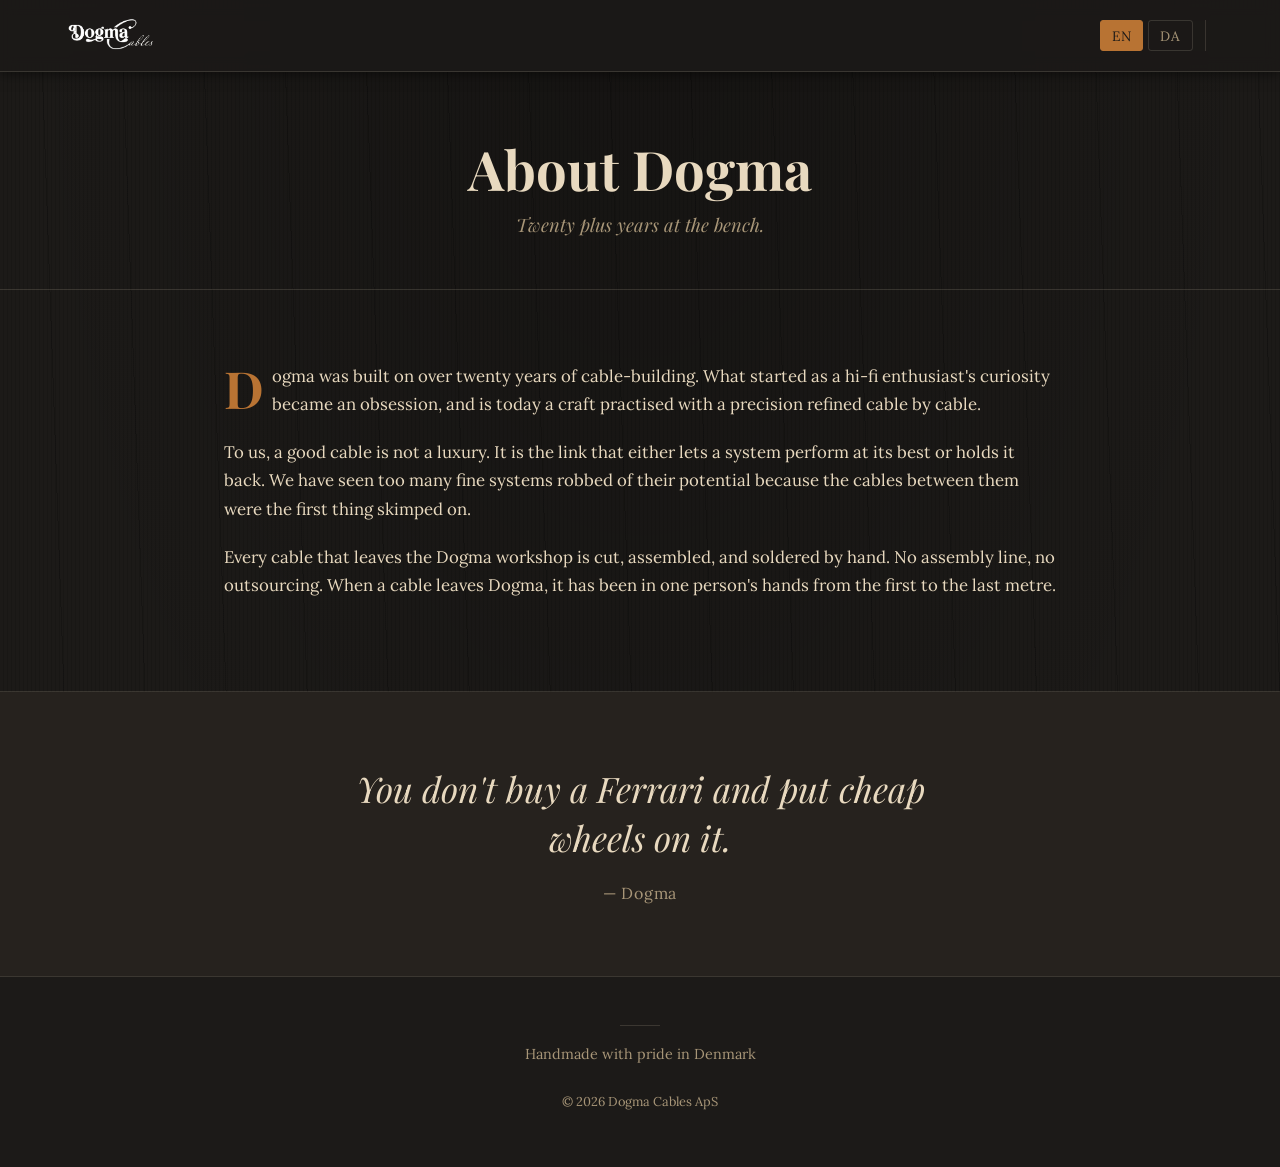
==== about.html @ 83f2721a "Full-bleed photo home page, transparent form, single logo, CLAUDE.md refresh - index.html: full-blee" ====
<!DOCTYPE html>
<html lang="en">
<head>
  <meta charset="UTF-8">
  <meta name="viewport" content="width=device-width, initial-scale=1.0">
  <link rel="icon" type="image/png" sizes="32x32" href="img/favicon-32.png">
  <link rel="apple-touch-icon" sizes="180x180" href="img/favicon-180.png">
  <meta name="description"
        data-en="About Dogma Cables. Twenty plus years of handmade audio cables."
        data-da="Om Dogma Cables. Mere end tyve års håndlavede lydkabler."
        content="About Dogma Cables. Twenty plus years of handmade audio cables.">
  <title data-en="About — Dogma Cables"
         data-da="Om — Dogma Cables">About — Dogma Cables</title>
  <link rel="preconnect" href="https://fonts.googleapis.com">
  <link rel="preconnect" href="https://fonts.gstatic.com" crossorigin>
  <link href="https://fonts.googleapis.com/css2?family=Playfair+Display:ital,wght@0,400;0,700;1,400;1,700&family=Lora:ital,wght@0,400;0,500;0,600;1,400&display=swap" rel="stylesheet">
  <link rel="stylesheet" href="css/base.css">
  <link rel="stylesheet" href="css/themes.css">
  <script src="js/lang.js" defer></script>
</head>
<body class="theme-dark">

  <header class="site-header">
    <div class="header-inner">
      <a href="index.html" class="header-logo" aria-label="Dogma Cables">
        <img src="img/dogma-logo.png" alt="Dogma Cables">
      </a>
      <div class="lang-switcher" aria-label="Language">
        <button data-lang="en" type="button">EN</button>
        <button data-lang="da" type="button">DA</button>
      </div>
    </div>
  </header>

  <main>
    <section class="page-header">
      <h1 data-en="About Dogma" data-da="Om Dogma">About Dogma</h1>
      <p class="subtitle"
         data-en="Twenty plus years at the bench."
         data-da="Mere end tyve år ved bænken.">Twenty plus years at the bench.</p>
    </section>

    <section class="about with-divider">
      <div class="container">
        <p data-en="Dogma was built on over twenty years of cable-building. What started as a hi-fi enthusiast's curiosity became an obsession, and is today a craft practised with a precision refined cable by cable."
           data-da="Dogma er bygget på over tyve års kabelbygning. Det startede som en hi-fi-entusiasts nysgerrighed, blev til en besættelse, og er i dag et håndværk udøvet med en præcision udviklet kabel for kabel.">Dogma was built on over twenty years of cable-building. What started as a hi-fi enthusiast's curiosity became an obsession, and is today a craft practised with a precision refined cable by cable.</p>
        <p data-en="To us, a good cable is not a luxury. It is the link that either lets a system perform at its best or holds it back. We have seen too many fine systems robbed of their potential because the cables between them were the first thing skimped on."
           data-da="For os er et godt kabel ikke en luksus. Det er det led der enten lader et anlæg yde sit bedste eller holder det tilbage. Vi har set for mange fine anlæg blive frataget deres potentiale fordi kablerne mellem dem var det første der blev sparet på.">To us, a good cable is not a luxury. It is the link that either lets a system perform at its best or holds it back. We have seen too many fine systems robbed of their potential because the cables between them were the first thing skimped on.</p>
        <p data-en="Every cable that leaves the Dogma workshop is cut, assembled, and soldered by hand. No assembly line, no outsourcing. When a cable leaves Dogma, it has been in one person's hands from the first to the last metre."
           data-da="Hvert kabel der forlader Dogma-værkstedet bliver klippet, samlet og loddet i hånden. Ingen samlebånd, ingen outsourcing. Når et kabel forlader Dogma har det været i én persons hænder fra første til sidste meter.">Every cable that leaves the Dogma workshop is cut, assembled, and soldered by hand. No assembly line, no outsourcing. When a cable leaves Dogma, it has been in one person's hands from the first to the last metre.</p>
      </div>
    </section>

    <section class="quote">
      <div class="container">
        <blockquote>
          <span data-en="You don't buy a Ferrari and put cheap wheels on it."
                data-da="Man køber ikke en Ferrari og sætter billige fælge på.">You don't buy a Ferrari and put cheap wheels on it.</span>
          <span class="quote-attr">— Dogma</span>
        </blockquote>
      </div>
    </section>
  </main>

  <footer>
    <hr class="footer-rule">
    <p data-en="Handmade with pride in Denmark" data-da="Håndlavet med stolthed i Danmark">Handmade with pride in Denmark</p>
    <p class="footer-copyright">&copy; 2026 Dogma Cables ApS</p>
  </footer>

</body>
</html>
---- css/base.css ----
/* Dogma Cables — base layout, theme-agnostic.
   Themes are scoped to body class in themes.css and override these. */

:root {
  --bg: #f2ede3;
  --bg-alt: #ebe3d3;
  --header-bg: rgba(242, 237, 227, 0.92);
  --text: #3a2a1e;
  --text-muted: #6b5544;
  --accent: #b87333;
  --accent-strong: #8a4f1f;
  --border: rgba(58, 42, 30, 0.18);
  --shadow: rgba(58, 42, 30, 0.12);
  --wood-overlay: 0.06;
  --logo-filter: none;
  --header-height: 4.5rem;
}

* {
  box-sizing: border-box;
  margin: 0;
  padding: 0;
}

html {
  scroll-behavior: smooth;
}

body {
  font-family: 'Lora', Georgia, 'Times New Roman', serif;
  font-size: 18px;
  line-height: 1.7;
  color: var(--text);
  background-color: var(--bg);
  background-image:
    radial-gradient(ellipse at top, rgba(0, 0, 0, var(--wood-overlay)) 0%, transparent 70%),
    repeating-linear-gradient(
      90deg,
      transparent 0px,
      transparent 3px,
      rgba(0, 0, 0, calc(var(--wood-overlay) * 0.5)) 3px,
      rgba(0, 0, 0, calc(var(--wood-overlay) * 0.5)) 4px
    ),
    repeating-linear-gradient(
      88deg,
      transparent 0px,
      transparent 80px,
      rgba(0, 0, 0, calc(var(--wood-overlay) * 0.8)) 80px,
      rgba(0, 0, 0, calc(var(--wood-overlay) * 0.8)) 81px
    );
  min-height: 100vh;
}

h1, h2, h3, h4 {
  font-family: 'Playfair Display', 'Times New Roman', serif;
  font-weight: 700;
  line-height: 1.2;
  color: var(--text);
}

h1 { font-size: clamp(2.4rem, 6vw, 4.5rem); }
h2 { font-size: clamp(1.8rem, 4vw, 2.8rem); margin-bottom: 1.2rem; }
h3 { font-size: 1.4rem; margin-bottom: 0.6rem; }

p {
  margin-bottom: 1rem;
}

a {
  color: var(--accent);
  text-decoration: none;
  border-bottom: 1px solid transparent;
  transition: border-color 0.2s ease, color 0.2s ease;
}

a:hover {
  border-bottom-color: var(--accent);
  color: var(--accent-strong);
}

/* ===== Sticky header ===== */
.site-header {
  position: sticky;
  top: 0;
  z-index: 100;
  height: var(--header-height);
  background: var(--header-bg);
  backdrop-filter: blur(8px);
  -webkit-backdrop-filter: blur(8px);
  border-bottom: 1px solid var(--border);
  box-shadow: 0 2px 12px var(--shadow);
}

.header-inner {
  max-width: 1200px;
  height: 100%;
  margin: 0 auto;
  padding: 0 1.5rem;
  display: flex;
  align-items: center;
  justify-content: space-between;
  gap: 1rem;
}

.header-logo {
  display: flex;
  align-items: center;
  border: none;
  flex-shrink: 0;
}

.header-logo:hover {
  border: none;
}

.header-logo img {
  height: 2.2rem;
  width: auto;
  filter: var(--logo-filter);
}

.main-nav {
  display: flex;
  gap: 1.8rem;
  font-family: 'Playfair Display', serif;
  font-size: 1.05rem;
  letter-spacing: 0.02em;
}

.main-nav a {
  color: var(--text);
  border-bottom: 2px solid transparent;
  padding: 0.3rem 0;
  transition: border-color 0.2s ease, color 0.2s ease;
}

.main-nav a:hover {
  color: var(--accent);
  border-bottom-color: transparent;
}

.main-nav a.active {
  border-bottom-color: var(--accent);
  color: var(--accent-strong);
}

.theme-switcher,
.lang-switcher {
  display: flex;
  gap: 0.3rem;
  font-family: 'Lora', serif;
  font-size: 0.85rem;
}

.lang-switcher {
  margin-right: 0.6rem;
  padding-right: 0.8rem;
  border-right: 1px solid var(--border);
}

.theme-switcher button,
.lang-switcher button {
  padding: 0.35rem 0.7rem;
  background: transparent;
  color: var(--text-muted);
  border: 1px solid var(--border);
  border-radius: 3px;
  cursor: pointer;
  font-family: inherit;
  font-size: inherit;
  letter-spacing: 0.04em;
  transition: background-color 0.15s ease, color 0.15s ease, border-color 0.15s ease;
}

.theme-switcher button:hover,
.lang-switcher button:hover {
  color: var(--text);
  border-color: var(--accent);
}

.theme-switcher button.active,
.lang-switcher button.active {
  background: var(--accent);
  color: var(--bg);
  border-color: var(--accent);
}

/* Mobile header */
@media (max-width: 720px) {
  .site-header {
    height: auto;
    padding: 0.6rem 0;
  }
  .header-inner {
    gap: 0.6rem;
  }
  .header-logo img { height: 1.6rem; }
  .main-nav { gap: 1.2rem; font-size: 0.95rem; }
  .lang-switcher {
    margin-right: 0;
    padding-right: 0;
    border-right: none;
    font-size: 0.8rem;
  }
  .lang-switcher button { padding: 0.3rem 0.55rem; }
}

/* ===== Layout ===== */
.container {
  max-width: 880px;
  margin: 0 auto;
  padding: 0 1.5rem;
}

section {
  padding: 4.5rem 0;
}

section.with-divider {
  border-bottom: 1px solid var(--border);
}

/* ===== Hero (homepage) ===== */
.hero {
  display: flex;
  align-items: flex-start;
  justify-content: center;
  text-align: center;
  padding: 1.5rem 1.5rem 0.5rem;
}

.hero-intro {
  max-width: 720px;
  margin: 1rem auto 0;
}

.hero-intro .contact-intro {
  color: var(--text);
}

/* Hero with photographic background — only on index.html via .hero-image.
   On the home page the photo is on the body instead so it carries through
   the contact section as well; this rule remains as a safe fallback. */
.hero-image {
  position: relative;
}

body:not(.page-home) .hero-image {
  background-image: url('../img/dogma-hero-bg.jpg');
  background-size: cover;
  background-position: center bottom;
  background-repeat: no-repeat;
}

body:not(.page-home) .hero-image::before {
  content: '';
  position: absolute;
  inset: 0;
  pointer-events: none;
  background: var(--hero-veil, rgba(242, 237, 227, 0.2));
}

/* Home-page full-bleed background: photo covers the whole page so the
   contact form sits on the same landscape as the hero. */
body.page-home {
  background-color: var(--bg);
  background-image:
    linear-gradient(rgba(28, 26, 24, 0.4), rgba(28, 26, 24, 0.55)),
    url('../img/dogma-hero-bg.jpg');
  background-size: cover;
  background-position: center bottom;
  background-repeat: no-repeat;
  background-attachment: fixed;
}

@media (max-width: 720px) {
  body.page-home {
    background-attachment: scroll;
    background-size: cover;
  }
}

body.page-home .home-contact {
  background: transparent;
}

body.page-home .contact-form input,
body.page-home .contact-form textarea {
  background: rgba(0, 0, 0, 0.3);
  border-color: rgba(232, 217, 191, 0.35);
  color: var(--text);
  backdrop-filter: blur(2px);
  -webkit-backdrop-filter: blur(2px);
}

body.page-home .contact-form input:focus,
body.page-home .contact-form textarea:focus {
  background: rgba(0, 0, 0, 0.45);
  border-color: var(--accent);
}

body.page-home .contact-form label {
  color: var(--text);
  text-shadow: 0 1px 6px rgba(0, 0, 0, 0.7);
}

body.page-home footer {
  background: var(--bg);
  position: relative;
  z-index: 1;
}

.hero-intro .contact-intro:last-child {
  margin-bottom: 0.5rem;
}

.hero-image .hero-inner {
  position: relative;
  z-index: 1;
}

/* Keep logo and tagline legible against the photo on darker themes */
body.theme-mid .hero-image .hero-logo,
body.theme-dark .hero-image .hero-logo {
  filter: var(--logo-filter) drop-shadow(0 2px 14px rgba(0, 0, 0, 0.6));
}

body.theme-mid .hero-image .hero-tagline,
body.theme-dark .hero-image .hero-tagline,
body.theme-mid .hero-image .hero-intro .contact-intro,
body.theme-dark .hero-image .hero-intro .contact-intro {
  text-shadow: 0 1px 8px rgba(0, 0, 0, 0.7);
}

.hero-inner {
  max-width: 720px;
}

.hero-logo {
  max-width: 100%;
  width: 540px;
  height: auto;
  margin-bottom: 0.5rem;
  filter: var(--logo-filter);
}

.hero-tagline {
  font-family: 'Playfair Display', serif;
  font-style: italic;
  font-size: clamp(1.2rem, 2.6vw, 1.7rem);
  color: var(--text-muted);
  margin-top: 0.5rem;
}

.hero-tagline-sub {
  font-size: 0.8em;
}

.hero-subtagline {
  font-family: 'Playfair Display', serif;
  font-style: italic;
  font-size: clamp(0.85rem, 1.6vw, 1.15rem);
  color: var(--text-muted);
  margin-top: 2rem;
}

.hero-rule {
  width: 60px;
  height: 1px;
  background: var(--accent);
  border: none;
  margin: 2rem auto;
}

/* ===== Page header (sub-pages) ===== */
.page-header {
  text-align: center;
  padding: 4rem 1.5rem 2rem;
  border-bottom: 1px solid var(--border);
}

.page-header h1 {
  font-size: clamp(2rem, 5vw, 3.4rem);
  margin-bottom: 0.5rem;
}

.page-header .subtitle {
  font-family: 'Playfair Display', serif;
  font-style: italic;
  color: var(--text-muted);
  font-size: 1.15rem;
}

/* ===== Quote ===== */
.quote {
  text-align: center;
  background: var(--bg-alt);
}

.quote blockquote {
  font-family: 'Playfair Display', serif;
  font-style: italic;
  font-size: clamp(1.5rem, 3.2vw, 2.2rem);
  line-height: 1.4;
  color: var(--text);
  max-width: 720px;
  margin: 0 auto;
  padding: 0 1.5rem;
}

.quote-attr {
  display: block;
  margin-top: 1.2rem;
  font-style: normal;
  font-family: 'Lora', serif;
  font-size: 1rem;
  color: var(--text-muted);
  letter-spacing: 0.05em;
}

/* ===== About ===== */
.about p {
  font-size: 1.05rem;
  margin-bottom: 1.2rem;
}

.about p:first-of-type::first-letter {
  font-family: 'Playfair Display', serif;
  font-size: 3.2rem;
  font-weight: 700;
  float: left;
  line-height: 0.9;
  margin: 0.2rem 0.5rem 0 0;
  color: var(--accent);
}

/* ===== Products / Cables ===== */
.products-intro {
  text-align: center;
  max-width: 640px;
  margin: 0 auto 2.5rem;
  color: var(--text-muted);
}

.products-cta {
  text-align: center;
  margin-top: 3rem;
}

.products-cta a {
  font-family: 'Playfair Display', serif;
  font-size: 1.1rem;
}

.products-list {
  list-style: none;
  display: grid;
  gap: 1.5rem;
  margin-top: 1.5rem;
}

.product-item {
  padding: 1.5rem;
  background: var(--bg-alt);
  border-left: 3px solid var(--accent);
}

.product-item h3 {
  margin-bottom: 0.4rem;
  color: var(--text);
}

.product-item p {
  margin: 0;
  color: var(--text-muted);
  font-size: 0.98rem;
}

/* ===== Home-page contact section ===== */
.home-contact {
  background: var(--bg);
  padding-top: 0.5rem;
  padding-bottom: 2.5rem;
}

.home-contact-heading {
  text-align: center;
  margin-bottom: 1rem;
}

.contact-intro-lead {
  font-family: 'Playfair Display', serif;
  font-style: italic;
  font-size: clamp(1.3rem, 2.4vw, 1.7rem);
  color: var(--text);
  margin-bottom: 1.2rem;
}

/* ===== Contact form ===== */
.contact-intro {
  text-align: center;
  margin-bottom: 2rem;
  color: var(--text-muted);
  max-width: 560px;
  margin-left: auto;
  margin-right: auto;
}

.contact-form {
  max-width: 560px;
  margin: 0 auto;
  display: grid;
  gap: 1rem;
}

.contact-form label {
  font-family: 'Lora', serif;
  font-size: 0.9rem;
  letter-spacing: 0.05em;
  color: var(--text-muted);
  display: block;
  margin-bottom: 0.4rem;
  text-transform: uppercase;
}

.contact-form input,
.contact-form textarea {
  width: 100%;
  padding: 0.8rem 1rem;
  font-family: 'Lora', serif;
  font-size: 1rem;
  color: var(--text);
  background: var(--bg);
  border: 1px solid var(--border);
  border-radius: 2px;
  transition: border-color 0.2s ease;
}

.contact-form input:focus,
.contact-form textarea:focus {
  outline: none;
  border-color: var(--accent);
}

.contact-form textarea {
  min-height: 140px;
  resize: vertical;
  font-family: 'Lora', serif;
}

.contact-form button {
  padding: 0.9rem 2rem;
  font-family: 'Playfair Display', serif;
  font-size: 1.05rem;
  font-weight: 600;
  letter-spacing: 0.05em;
  color: var(--bg);
  background: var(--accent);
  border: none;
  border-radius: 2px;
  cursor: pointer;
  justify-self: center;
  transition: background-color 0.2s ease;
}

.contact-form button:hover {
  background: var(--accent-strong);
}

.contact-direct {
  text-align: center;
  margin-top: 2rem;
  font-size: 0.95rem;
  color: var(--text-muted);
}

.contact-direct strong {
  color: var(--text);
  font-weight: 600;
}

.form-status {
  text-align: center;
  font-size: 0.95rem;
  padding: 0.8rem;
  border-radius: 2px;
  display: none;
}

.form-status.success {
  display: block;
  background: rgba(184, 115, 51, 0.15);
  color: var(--accent-strong);
  border: 1px solid var(--accent);
}

.form-status.error {
  display: block;
  background: rgba(160, 40, 30, 0.15);
  color: #a0281e;
  border: 1px solid #a0281e;
}

/* ===== Footer ===== */
footer {
  text-align: center;
  padding: 3rem 1.5rem;
  font-size: 0.9rem;
  color: var(--text-muted);
  background: var(--bg);
  border-top: 1px solid var(--border);
}

footer p {
  margin-bottom: 0.4rem;
}

footer a {
  color: var(--text-muted);
}

footer a:hover {
  color: var(--accent);
}

.footer-rule {
  width: 40px;
  height: 1px;
  background: var(--border);
  border: none;
  margin: 0 auto 1rem;
}

.footer-copyright {
  margin-top: 1.5rem;
  font-size: 0.8rem;
}

/* ===== Responsive ===== */
@media (max-width: 600px) {
  body { font-size: 17px; }
  section { padding: 3.5rem 0; }
}
---- css/themes.css ----
/* Dark theme — the only theme. Scoped to body.theme-dark to keep the
   variable structure intact in case a light theme is ever added back. */

body.theme-dark {
  --bg: #1c1a18;
  --bg-alt: #26221e;
  --header-bg: rgba(28, 26, 24, 0.92);
  --text: #e8d9bf;
  --text-muted: #a89678;
  --accent: #b87333;
  --accent-strong: #d68a3e;
  --border: rgba(232, 217, 191, 0.15);
  --shadow: rgba(0, 0, 0, 0.5);
  --wood-overlay: 0.25;
  --logo-filter: invert(1) sepia(0.2) saturate(0.4) brightness(1.05);
  --hero-veil: rgba(28, 26, 24, 0.35);
}
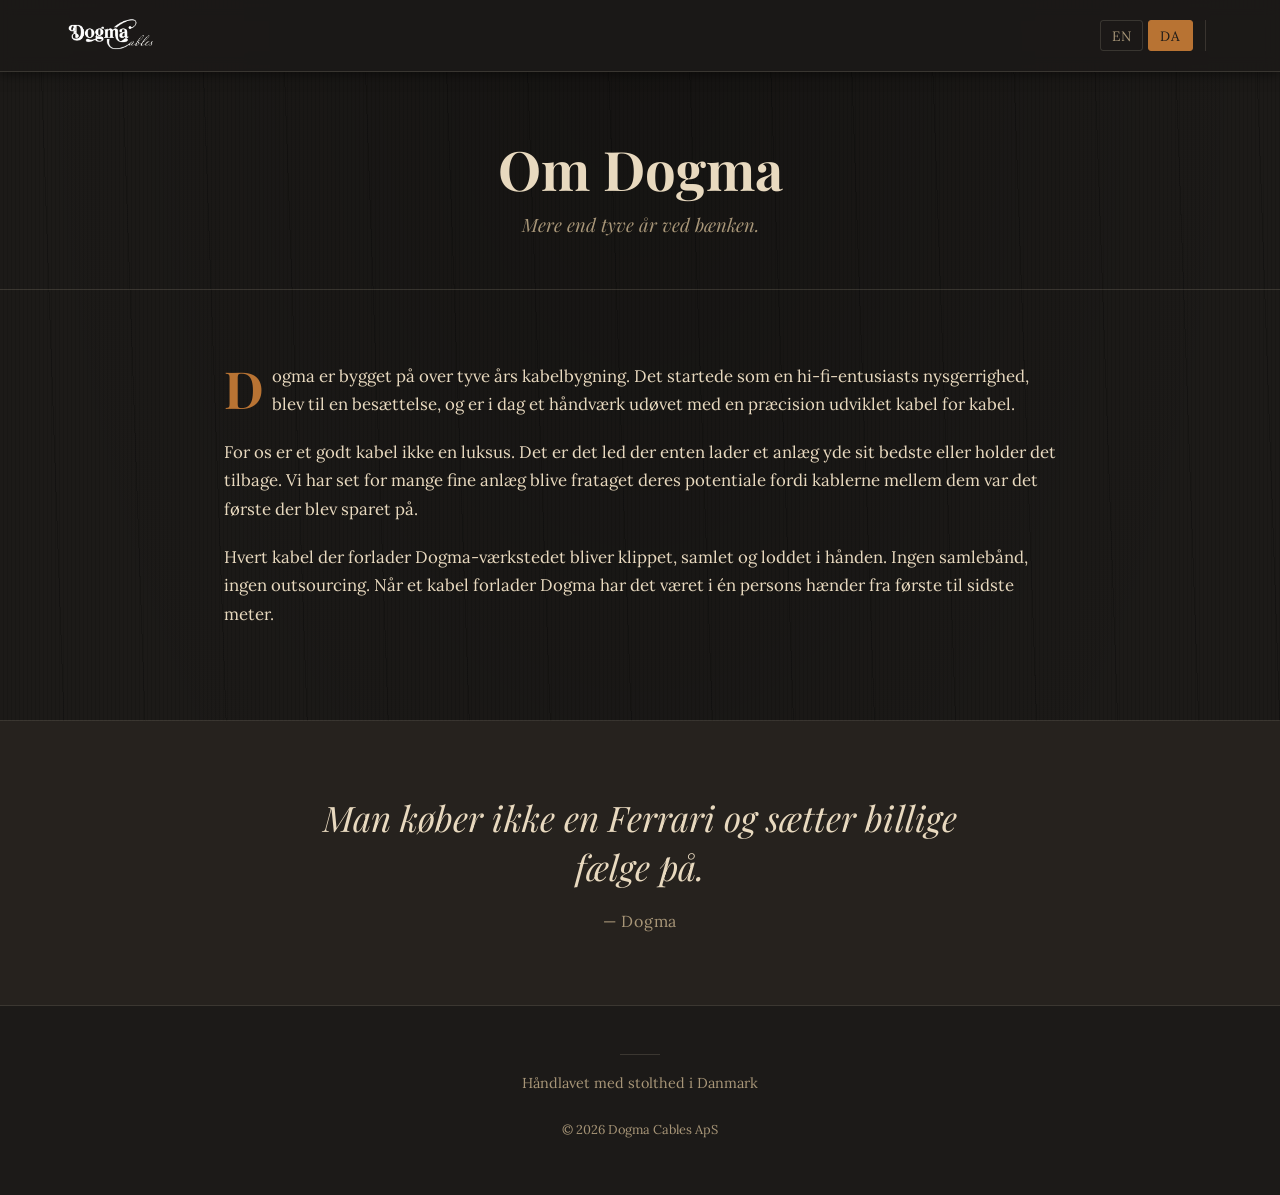
==== commit c82a5e16: "Default language: Danish lang.js DEFAULT_LANG is now 'da' and <html lang> on every main page is 'da'" ====
--- a/about.html
+++ b/about.html
@@ -1,5 +1,5 @@
 <!DOCTYPE html>
-<html lang="en">
+<html lang="da">
 <head>
   <meta charset="UTF-8">
   <meta name="viewport" content="width=device-width, initial-scale=1.0">
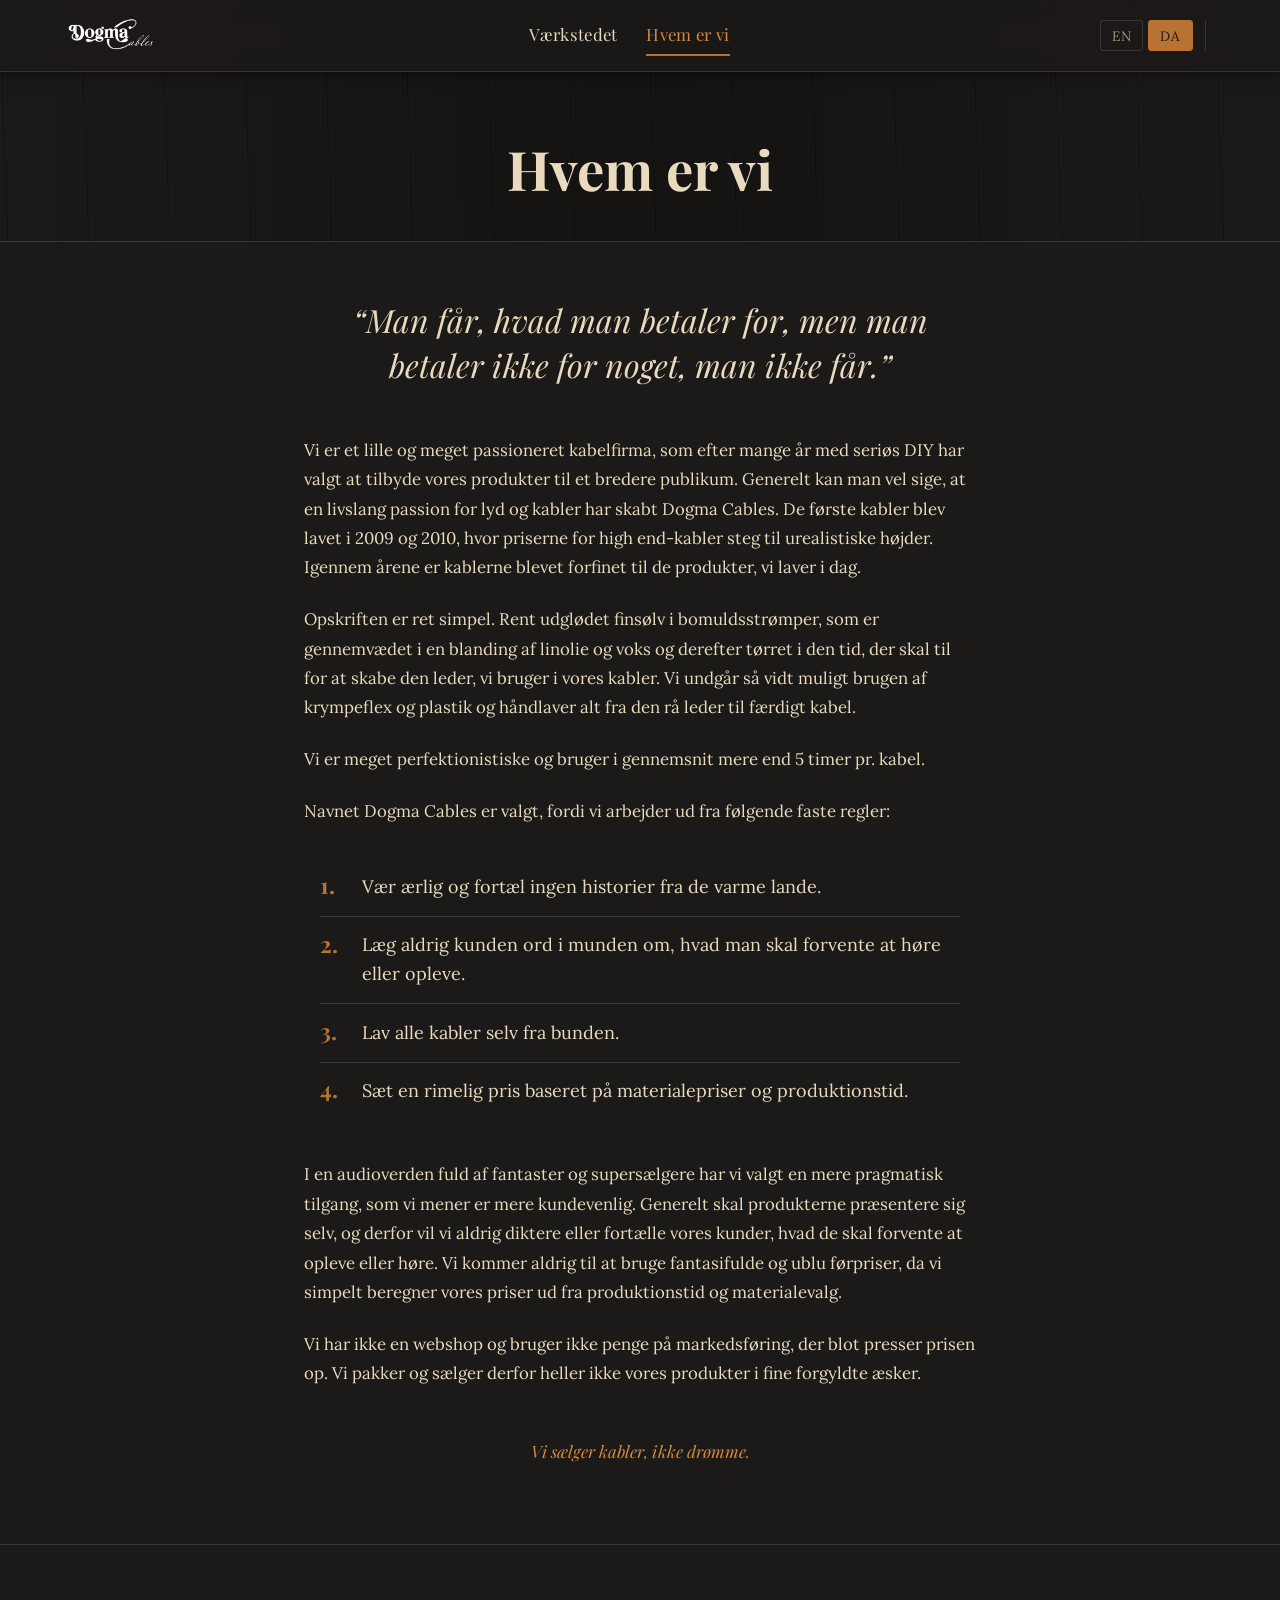
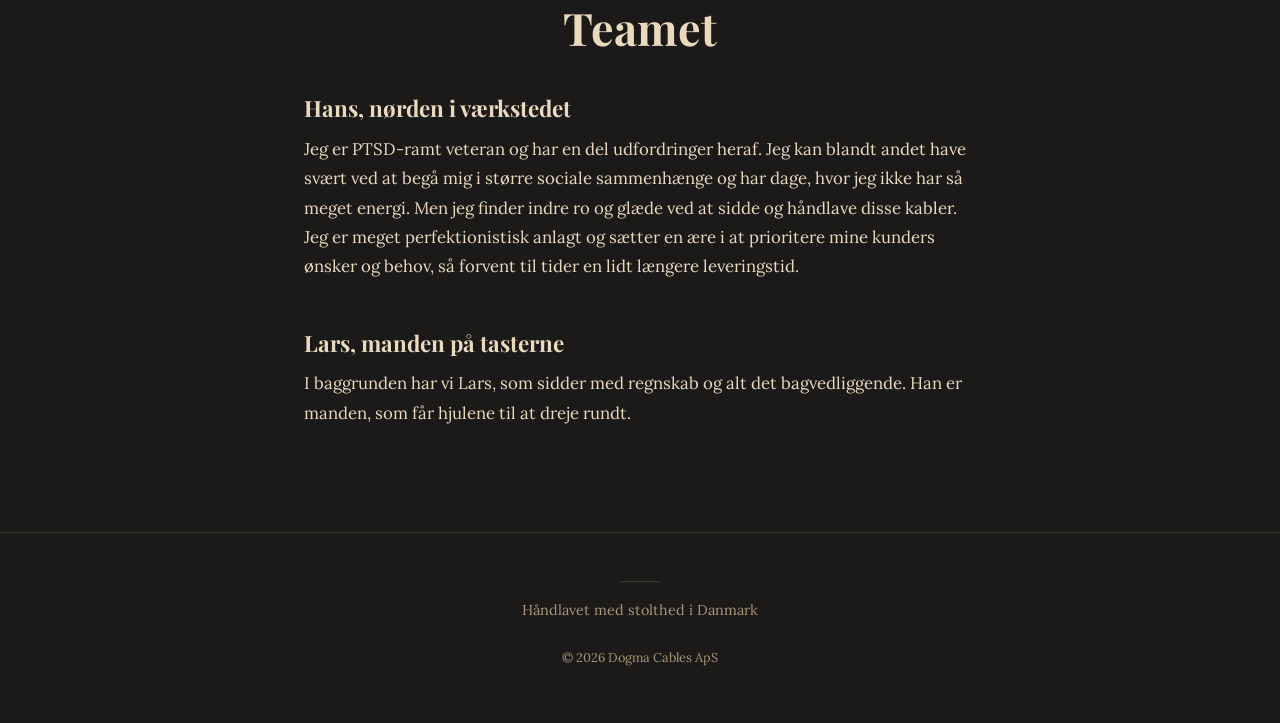
==== commit 8aa6d7e8: "Activate "Hvem er vi" page + apply Hans's services.html edits about.html rewritten to host the long " ====
--- a/about.html
+++ b/about.html
@@ -6,11 +6,11 @@
   <link rel="icon" type="image/png" sizes="32x32" href="img/favicon-32.png">
   <link rel="apple-touch-icon" sizes="180x180" href="img/favicon-180.png">
   <meta name="description"
-        data-en="About Dogma Cables. Twenty plus years of handmade audio cables."
-        data-da="Om Dogma Cables. Mere end tyve års håndlavede lydkabler."
-        content="About Dogma Cables. Twenty plus years of handmade audio cables.">
-  <title data-en="About — Dogma Cables"
-         data-da="Om — Dogma Cables">About — Dogma Cables</title>
+        data-en="About Dogma Cables. A small, passionate cable company in Silkeborg, Denmark, handcrafting audio cables from pure annealed fine silver, cotton, linseed oil and wax."
+        data-da="Om Dogma Cables. Et lille passioneret kabelfirma i Silkeborg, der håndlaver lydkabler af rent udglødet finsølv, bomuld, linolie og voks."
+        content="Om Dogma Cables. Et lille passioneret kabelfirma i Silkeborg, der håndlaver lydkabler af rent udglødet finsølv, bomuld, linolie og voks.">
+  <title data-en="About us — Dogma Cables"
+         data-da="Hvem er vi — Dogma Cables">Hvem er vi — Dogma Cables</title>
   <link rel="preconnect" href="https://fonts.googleapis.com">
   <link rel="preconnect" href="https://fonts.gstatic.com" crossorigin>
   <link href="https://fonts.googleapis.com/css2?family=Playfair+Display:ital,wght@0,400;0,700;1,400;1,700&family=Lora:ital,wght@0,400;0,500;0,600;1,400&display=swap" rel="stylesheet">
@@ -25,6 +25,10 @@
       <a href="index.html" class="header-logo" aria-label="Dogma Cables">
         <img src="img/dogma-logo.png" alt="Dogma Cables">
       </a>
+      <nav class="main-nav" aria-label="Main">
+        <a href="services.html" data-en="Workshop" data-da="Værkstedet">Værkstedet</a>
+        <a href="about.html" class="active" data-en="About us" data-da="Hvem er vi">Hvem er vi</a>
+      </nav>
       <div class="lang-switcher" aria-label="Language">
         <button data-lang="en" type="button">EN</button>
         <button data-lang="da" type="button">DA</button>
@@ -34,37 +38,77 @@
 
   <main>
     <section class="page-header">
-      <h1 data-en="About Dogma" data-da="Om Dogma">About Dogma</h1>
-      <p class="subtitle"
-         data-en="Twenty plus years at the bench."
-         data-da="Mere end tyve år ved bænken.">Twenty plus years at the bench.</p>
+      <h1 data-en="About us" data-da="Hvem er vi">Hvem er vi</h1>
     </section>
 
-    <section class="about with-divider">
+    <section class="about">
       <div class="container">
-        <p data-en="Dogma was built on over twenty years of cable-building. What started as a hi-fi enthusiast's curiosity became an obsession, and is today a craft practised with a precision refined cable by cable."
-           data-da="Dogma er bygget på over tyve års kabelbygning. Det startede som en hi-fi-entusiasts nysgerrighed, blev til en besættelse, og er i dag et håndværk udøvet med en præcision udviklet kabel for kabel.">Dogma was built on over twenty years of cable-building. What started as a hi-fi enthusiast's curiosity became an obsession, and is today a craft practised with a precision refined cable by cable.</p>
-        <p data-en="To us, a good cable is not a luxury. It is the link that either lets a system perform at its best or holds it back. We have seen too many fine systems robbed of their potential because the cables between them were the first thing skimped on."
-           data-da="For os er et godt kabel ikke en luksus. Det er det led der enten lader et anlæg yde sit bedste eller holder det tilbage. Vi har set for mange fine anlæg blive frataget deres potentiale fordi kablerne mellem dem var det første der blev sparet på.">To us, a good cable is not a luxury. It is the link that either lets a system perform at its best or holds it back. We have seen too many fine systems robbed of their potential because the cables between them were the first thing skimped on.</p>
-        <p data-en="Every cable that leaves the Dogma workshop is cut, assembled, and soldered by hand. No assembly line, no outsourcing. When a cable leaves Dogma, it has been in one person's hands from the first to the last metre."
-           data-da="Hvert kabel der forlader Dogma-værkstedet bliver klippet, samlet og loddet i hånden. Ingen samlebånd, ingen outsourcing. Når et kabel forlader Dogma har det været i én persons hænder fra første til sidste meter.">Every cable that leaves the Dogma workshop is cut, assembled, and soldered by hand. No assembly line, no outsourcing. When a cable leaves Dogma, it has been in one person's hands from the first to the last metre.</p>
+        <blockquote class="about-lead">
+          <span data-en="“You get what you pay for, but you do not pay for what you do not get.”"
+                data-da="“Man får, hvad man betaler for, men man betaler ikke for noget, man ikke får.”">“Man får, hvad man betaler for, men man betaler ikke for noget, man ikke får.”</span>
+        </blockquote>
+
+        <p data-en="We are a small and very passionate cable company that, after many years of serious DIY work, has decided to offer our products to a wider audience. You could say a lifelong passion for sound and cables is what created Dogma Cables. The first cables were made in 2009 and 2010, when prices for high-end cables had risen to unrealistic levels. Over the years the cables have been refined into the products we make today."
+           data-da="Vi er et lille og meget passioneret kabelfirma, som efter mange år med seriøs DIY har valgt at tilbyde vores produkter til et bredere publikum. Generelt kan man vel sige, at en livslang passion for lyd og kabler har skabt Dogma Cables. De første kabler blev lavet i 2009 og 2010, hvor priserne for high end-kabler steg til urealistiske højder. Igennem årene er kablerne blevet forfinet til de produkter, vi laver i dag.">Vi er et lille og meget passioneret kabelfirma, som efter mange år med seriøs DIY har valgt at tilbyde vores produkter til et bredere publikum. Generelt kan man vel sige, at en livslang passion for lyd og kabler har skabt Dogma Cables. De første kabler blev lavet i 2009 og 2010, hvor priserne for high end-kabler steg til urealistiske højder. Igennem årene er kablerne blevet forfinet til de produkter, vi laver i dag.</p>
+
+        <p data-en="The recipe is fairly simple. Pure annealed fine silver wrapped in cotton stockings soaked in a blend of linseed oil and wax, then dried for as long as it takes to create the conductor we use in our cables. We avoid heat shrink and plastic wherever possible, and we handcraft everything from the raw conductor to the finished cable."
+           data-da="Opskriften er ret simpel. Rent udglødet finsølv i bomuldsstrømper, som er gennemvædet i en blanding af linolie og voks og derefter tørret i den tid, der skal til for at skabe den leder, vi bruger i vores kabler. Vi undgår så vidt muligt brugen af krympeflex og plastik og håndlaver alt fra den rå leder til færdigt kabel.">Opskriften er ret simpel. Rent udglødet finsølv i bomuldsstrømper, som er gennemvædet i en blanding af linolie og voks og derefter tørret i den tid, der skal til for at skabe den leder, vi bruger i vores kabler. Vi undgår så vidt muligt brugen af krympeflex og plastik og håndlaver alt fra den rå leder til færdigt kabel.</p>
+
+        <p data-en="We are perfectionists and spend on average more than 5 hours per cable."
+           data-da="Vi er meget perfektionistiske og bruger i gennemsnit mere end 5 timer pr. kabel.">Vi er meget perfektionistiske og bruger i gennemsnit mere end 5 timer pr. kabel.</p>
+
+        <p data-en="The name Dogma Cables was chosen because we work by these fixed rules:"
+           data-da="Navnet Dogma Cables er valgt, fordi vi arbejder ud fra følgende faste regler:">Navnet Dogma Cables er valgt, fordi vi arbejder ud fra følgende faste regler:</p>
+
+        <ol class="dogma-rules">
+          <li data-en="Be honest, no tall tales."
+              data-da="Vær ærlig og fortæl ingen historier fra de varme lande.">Vær ærlig og fortæl ingen historier fra de varme lande.</li>
+          <li data-en="Never put words in the customer’s mouth about what to expect to hear or experience."
+              data-da="Læg aldrig kunden ord i munden om, hvad man skal forvente at høre eller opleve.">Læg aldrig kunden ord i munden om, hvad man skal forvente at høre eller opleve.</li>
+          <li data-en="Make all cables ourselves, from scratch."
+              data-da="Lav alle kabler selv fra bunden.">Lav alle kabler selv fra bunden.</li>
+          <li data-en="Set a fair price based on materials and production time."
+              data-da="Sæt en rimelig pris baseret på materialepriser og produktionstid.">Sæt en rimelig pris baseret på materialepriser og produktionstid.</li>
+        </ol>
+
+        <p data-en="In an audio world full of fantasists and slick salespeople, we have chosen a more pragmatic approach we believe is more customer friendly. The products should speak for themselves, so we will never dictate or tell our customers what to expect to hear or experience. We will never use inflated list prices, because we simply calculate our prices from production time and choice of materials."
+           data-da="I en audioverden fuld af fantaster og supersælgere har vi valgt en mere pragmatisk tilgang, som vi mener er mere kundevenlig. Generelt skal produkterne præsentere sig selv, og derfor vil vi aldrig diktere eller fortælle vores kunder, hvad de skal forvente at opleve eller høre. Vi kommer aldrig til at bruge fantasifulde og ublu førpriser, da vi simpelt beregner vores priser ud fra produktionstid og materialevalg.">I en audioverden fuld af fantaster og supersælgere har vi valgt en mere pragmatisk tilgang, som vi mener er mere kundevenlig. Generelt skal produkterne præsentere sig selv, og derfor vil vi aldrig diktere eller fortælle vores kunder, hvad de skal forvente at opleve eller høre. Vi kommer aldrig til at bruge fantasifulde og ublu førpriser, da vi simpelt beregner vores priser ud fra produktionstid og materialevalg.</p>
+
+        <p data-en="We do not run a webshop and we do not spend money on marketing that only pushes the price up. We do not package and sell our products in fancy gold-plated boxes either."
+           data-da="Vi har ikke en webshop og bruger ikke penge på markedsføring, der blot presser prisen op. Vi pakker og sælger derfor heller ikke vores produkter i fine forgyldte æsker.">Vi har ikke en webshop og bruger ikke penge på markedsføring, der blot presser prisen op. Vi pakker og sælger derfor heller ikke vores produkter i fine forgyldte æsker.</p>
+
+        <p class="about-tagline"
+           data-en="We sell cables, not dreams."
+           data-da="Vi sælger kabler, ikke drømme.">Vi sælger kabler, ikke drømme.</p>
       </div>
     </section>
 
-    <section class="quote">
+    <section class="team">
       <div class="container">
-        <blockquote>
-          <span data-en="You don't buy a Ferrari and put cheap wheels on it."
-                data-da="Man køber ikke en Ferrari og sætter billige fælge på.">You don't buy a Ferrari and put cheap wheels on it.</span>
-          <span class="quote-attr">— Dogma</span>
-        </blockquote>
+        <h2 class="team-heading"
+            data-en="The team"
+            data-da="Teamet">Teamet</h2>
+
+        <div class="team-member">
+          <h3 data-en="Hans, the workshop nerd"
+              data-da="Hans, nørden i værkstedet">Hans, nørden i værkstedet</h3>
+          <p data-en="I am a veteran with PTSD and live with the challenges that come with it. Larger social settings can be difficult, and some days my energy is low. But I find calm and joy in sitting down and handcrafting these cables. I am a perfectionist and take pride in prioritising my customers’ wishes and needs, so expect a slightly longer lead time at times."
+             data-da="Jeg er PTSD-ramt veteran og har en del udfordringer heraf. Jeg kan blandt andet have svært ved at begå mig i større sociale sammenhænge og har dage, hvor jeg ikke har så meget energi. Men jeg finder indre ro og glæde ved at sidde og håndlave disse kabler. Jeg er meget perfektionistisk anlagt og sætter en ære i at prioritere mine kunders ønsker og behov, så forvent til tider en lidt længere leveringstid.">Jeg er PTSD-ramt veteran og har en del udfordringer heraf. Jeg kan blandt andet have svært ved at begå mig i større sociale sammenhænge og har dage, hvor jeg ikke har så meget energi. Men jeg finder indre ro og glæde ved at sidde og håndlave disse kabler. Jeg er meget perfektionistisk anlagt og sætter en ære i at prioritere mine kunders ønsker og behov, så forvent til tider en lidt længere leveringstid.</p>
+        </div>
+
+        <div class="team-member">
+          <h3 data-en="Lars, the man at the keyboard"
+              data-da="Lars, manden på tasterne">Lars, manden på tasterne</h3>
+          <p data-en="In the background we have Lars, who handles the accounts and everything behind the scenes. He is the one who keeps the wheels turning."
+             data-da="I baggrunden har vi Lars, som sidder med regnskab og alt det bagvedliggende. Han er manden, som får hjulene til at dreje rundt.">I baggrunden har vi Lars, som sidder med regnskab og alt det bagvedliggende. Han er manden, som får hjulene til at dreje rundt.</p>
+        </div>
       </div>
     </section>
   </main>
 
   <footer>
     <hr class="footer-rule">
-    <p data-en="Handmade with pride in Denmark" data-da="Håndlavet med stolthed i Danmark">Handmade with pride in Denmark</p>
+    <p data-en="Handmade with pride in Denmark" data-da="Håndlavet med stolthed i Danmark">Håndlavet med stolthed i Danmark</p>
     <p class="footer-copyright">&copy; 2026 Dogma Cables ApS</p>
   </footer>
 
--- a/css/base.css
+++ b/css/base.css
@@ -421,17 +421,8 @@
 /* ===== About ===== */
 .about p {
   font-size: 1.05rem;
-  margin-bottom: 1.2rem;
-}
-
-.about p:first-of-type::first-letter {
-  font-family: 'Playfair Display', serif;
-  font-size: 3.2rem;
-  font-weight: 700;
-  float: left;
-  line-height: 0.9;
-  margin: 0.2rem 0.5rem 0 0;
-  color: var(--accent);
+  margin-bottom: 1.4rem;
+  line-height: 1.75;
 }
 
 /* ===== Products / Cables ===== */
@@ -474,6 +465,213 @@
   margin: 0;
   color: var(--text-muted);
   font-size: 0.98rem;
+}
+
+/* ===== About us page ===== */
+.about {
+  background: var(--bg);
+  padding: 3.5rem 1.5rem;
+}
+
+.about .container {
+  max-width: 720px;
+}
+
+.about-lead {
+  font-family: 'Playfair Display', serif;
+  font-style: italic;
+  font-size: clamp(1.4rem, 3vw, 2rem);
+  color: var(--text);
+  text-align: center;
+  margin: 0 0 3rem;
+  padding: 0 1rem;
+  border: none;
+  line-height: 1.4;
+}
+
+.about .container > p {
+  margin-bottom: 1.4rem;
+  font-size: 1.05rem;
+  line-height: 1.75;
+}
+
+.dogma-rules {
+  list-style: none;
+  counter-reset: rule;
+  max-width: 640px;
+  margin: 2rem auto 2.5rem;
+  padding: 0;
+}
+
+.dogma-rules li {
+  counter-increment: rule;
+  position: relative;
+  padding: 0.9rem 0 0.9rem 2.6rem;
+  border-bottom: 1px solid var(--border);
+  line-height: 1.6;
+}
+
+.dogma-rules li:last-child {
+  border-bottom: none;
+}
+
+.dogma-rules li::before {
+  content: counter(rule) ".";
+  position: absolute;
+  left: 0;
+  top: 0.6rem;
+  font-family: 'Playfair Display', serif;
+  font-size: 1.4rem;
+  font-weight: 700;
+  color: var(--accent);
+  width: 2rem;
+}
+
+.about-tagline {
+  font-family: 'Playfair Display', serif;
+  font-style: italic;
+  font-size: clamp(1.3rem, 2.6vw, 1.8rem);
+  color: var(--accent-strong);
+  text-align: center;
+  margin: 3rem 0 1rem;
+}
+
+.team {
+  background: var(--bg);
+  padding: 3.5rem 1.5rem;
+  border-top: 1px solid var(--border);
+}
+
+.team .container {
+  max-width: 720px;
+}
+
+.team-heading {
+  text-align: center;
+  margin-bottom: 2.5rem;
+}
+
+.team-member {
+  max-width: 720px;
+  margin: 0 auto 3rem;
+}
+
+.team-member h3 {
+  font-family: 'Playfair Display', serif;
+  font-size: 1.4rem;
+  color: var(--text);
+  margin-bottom: 0.8rem;
+}
+
+.team-member p {
+  color: var(--text);
+  font-size: 1.05rem;
+  line-height: 1.75;
+}
+
+/* ===== Workshop services section ===== */
+.services {
+  background: var(--bg);
+  padding: 4.5rem 1.5rem;
+}
+
+body.page-home .services {
+  background: rgba(28, 26, 24, 0.78);
+  backdrop-filter: blur(2px);
+  -webkit-backdrop-filter: blur(2px);
+}
+
+.services .container {
+  max-width: 980px;
+}
+
+.services-heading {
+  text-align: center;
+  margin-bottom: 1rem;
+}
+
+.services-intro {
+  text-align: center;
+  max-width: 680px;
+  margin: 0 auto 2.5rem;
+  color: var(--text-muted);
+  font-size: 1.05rem;
+}
+
+.services-list {
+  list-style: none;
+  max-width: 640px;
+  margin: 0 auto 3.5rem;
+  display: grid;
+  gap: 0.6rem;
+}
+
+.services-list li {
+  position: relative;
+  padding-left: 1.6rem;
+  color: var(--text);
+}
+
+.services-list li::before {
+  content: '';
+  position: absolute;
+  left: 0;
+  top: 0.6em;
+  width: 0.7rem;
+  height: 1px;
+  background: var(--accent);
+}
+
+.services-case {
+  margin-top: 1rem;
+}
+
+.services-case-caption {
+  text-align: center;
+  max-width: 600px;
+  margin: 0 auto 2rem;
+  font-family: 'Playfair Display', serif;
+  font-style: italic;
+  font-size: 1.05rem;
+  color: var(--text-muted);
+}
+
+.services-gallery {
+  display: grid;
+  grid-template-columns: repeat(2, 1fr);
+  gap: 1rem;
+  max-width: 880px;
+  margin: 0 auto;
+}
+
+.services-gallery figure {
+  margin: 0;
+  overflow: hidden;
+  background: #0d0c0b;
+  border: 1px solid var(--border);
+  aspect-ratio: 4 / 5;
+}
+
+.services-gallery img {
+  display: block;
+  width: 100%;
+  height: 100%;
+  object-fit: cover;
+  transition: transform 0.4s ease;
+}
+
+.services-gallery figure:hover img {
+  transform: scale(1.03);
+}
+
+@media (max-width: 600px) {
+  .services {
+    padding: 3rem 1rem;
+  }
+  .services-gallery {
+    grid-template-columns: 1fr;
+    gap: 0.8rem;
+  }
 }
 
 /* ===== Home-page contact section ===== */
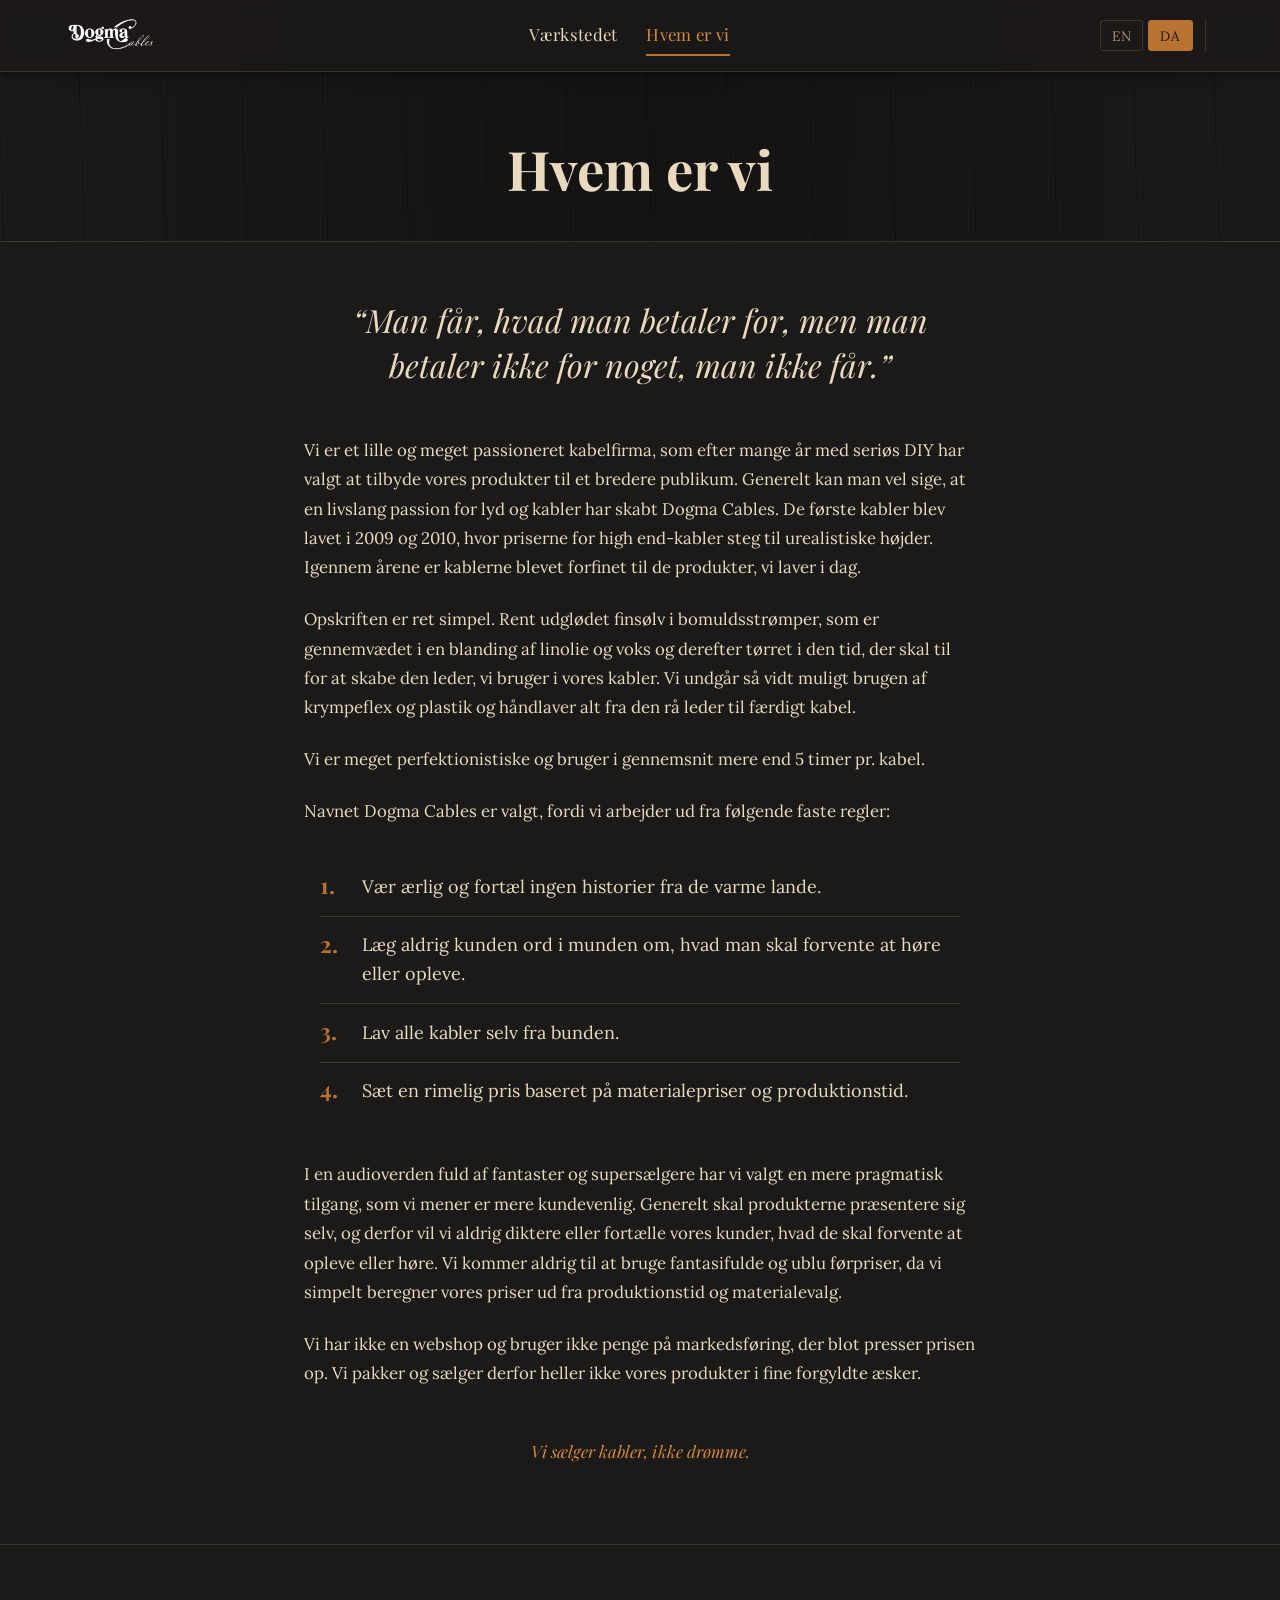
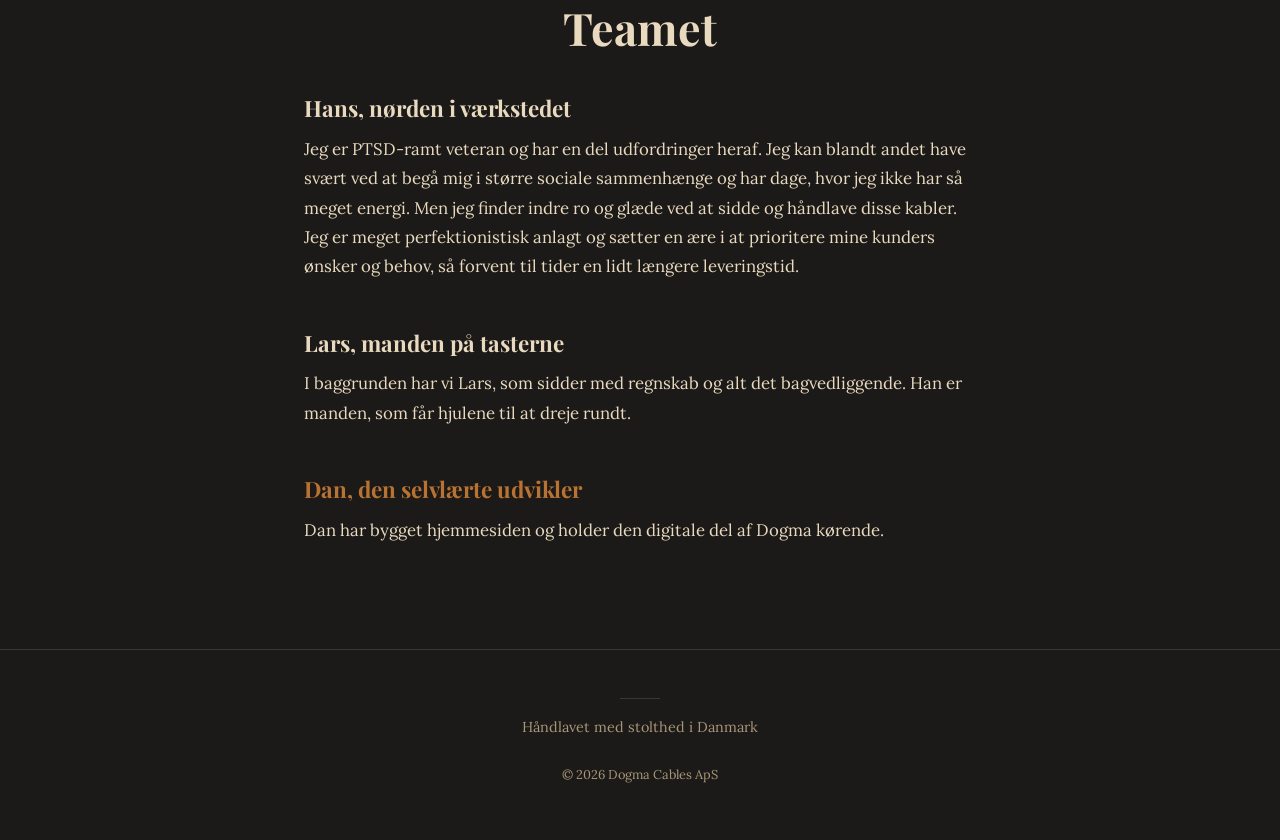
==== commit fc1dbf87: "Add Dan to team on Hvem er vi page Third team-member block, name links to holmstadit.dk in a new tab" ====
--- a/about.html
+++ b/about.html
@@ -102,6 +102,16 @@
           <p data-en="In the background we have Lars, who handles the accounts and everything behind the scenes. He is the one who keeps the wheels turning."
              data-da="I baggrunden har vi Lars, som sidder med regnskab og alt det bagvedliggende. Han er manden, som får hjulene til at dreje rundt.">I baggrunden har vi Lars, som sidder med regnskab og alt det bagvedliggende. Han er manden, som får hjulene til at dreje rundt.</p>
         </div>
+
+        <div class="team-member">
+          <h3>
+            <a href="https://www.holmstadit.dk" target="_blank" rel="noopener"
+               data-en="Dan, the self-taught developer"
+               data-da="Dan, den selvlærte udvikler">Dan, den selvlærte udvikler</a>
+          </h3>
+          <p data-en="Dan built this website and keeps the digital side of Dogma running."
+             data-da="Dan har bygget hjemmesiden og holder den digitale del af Dogma kørende.">Dan har bygget hjemmesiden og holder den digitale del af Dogma kørende.</p>
+        </div>
       </div>
     </section>
   </main>
--- a/css/base.css
+++ b/css/base.css
@@ -674,6 +674,39 @@
   }
 }
 
+.services-info {
+  border-top: 1px solid var(--border);
+}
+
+.services-info .container {
+  max-width: 720px;
+}
+
+.services-info p {
+  color: var(--text);
+  font-size: 1.05rem;
+  line-height: 1.75;
+  margin-bottom: 1.4rem;
+}
+
+.services-info .services-intro {
+  color: var(--text-muted);
+  font-size: 1.05rem;
+}
+
+.services-footnote {
+  font-size: 0.92rem !important;
+  font-style: italic;
+  color: var(--text-muted) !important;
+  margin-bottom: 2.5rem !important;
+}
+
+.services-subheading {
+  text-align: center;
+  margin: 1rem 0 1.6rem;
+  font-size: clamp(1.5rem, 3vw, 1.9rem);
+}
+
 /* ===== Home-page contact section ===== */
 .home-contact {
   background: var(--bg);
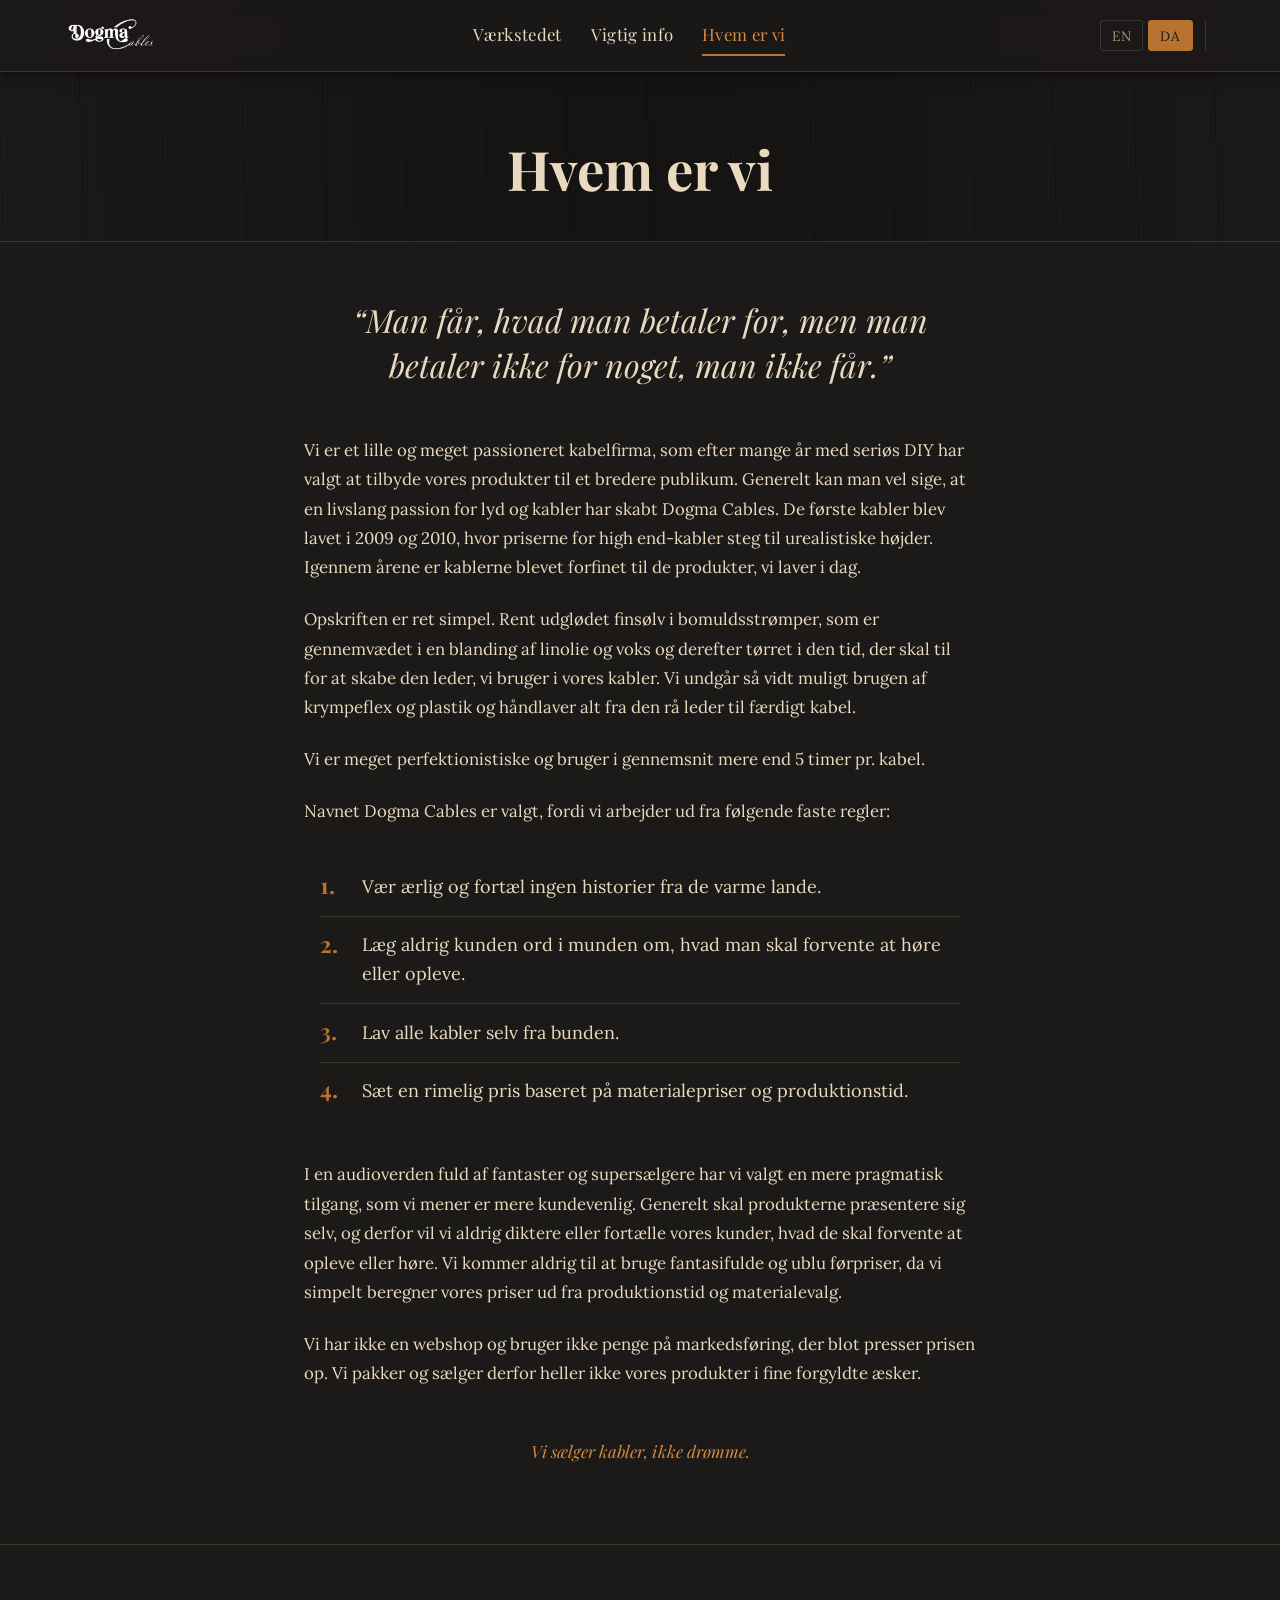
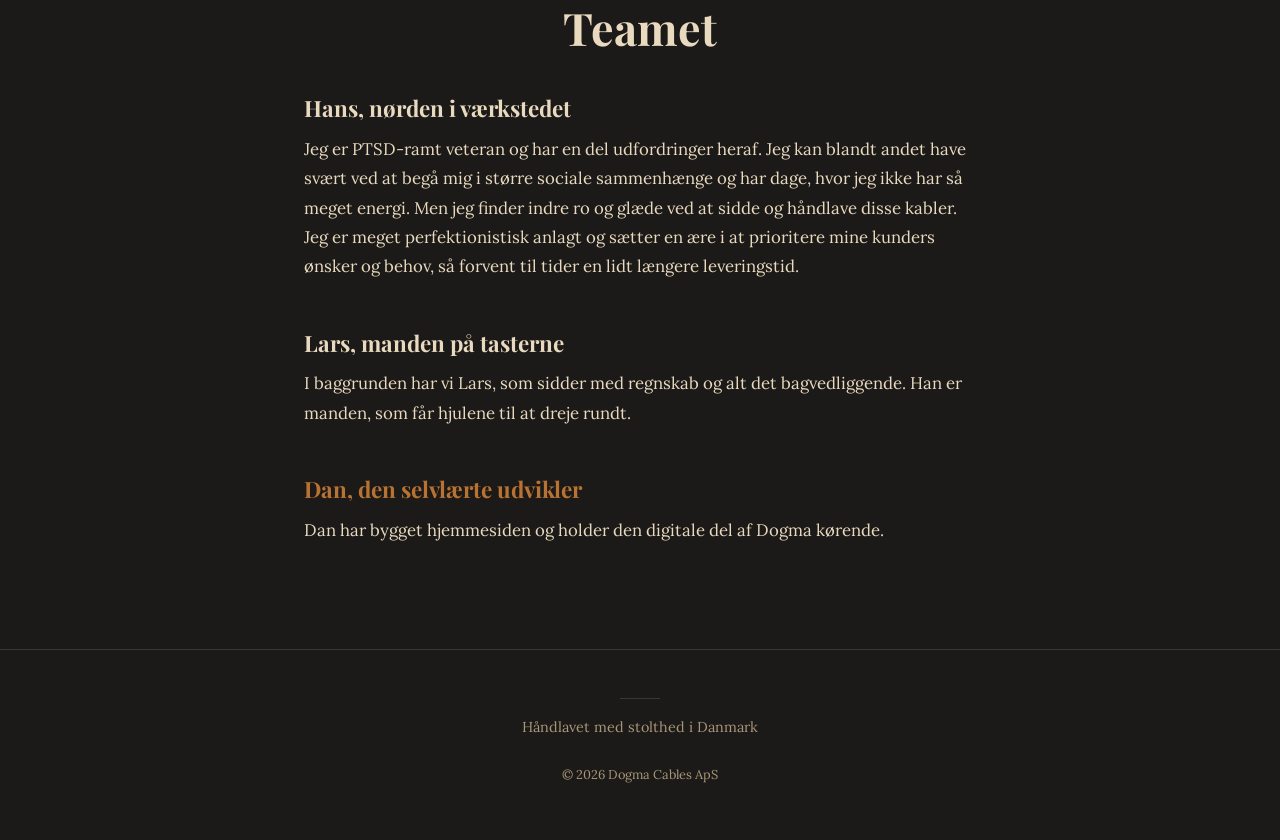
==== commit 0a2aa4da: "Split 'Vigtig info' onto its own page with nav entry New info.html page hosts the Important info / B" ====
--- a/about.html
+++ b/about.html
@@ -27,6 +27,7 @@
       </a>
       <nav class="main-nav" aria-label="Main">
         <a href="services.html" data-en="Workshop" data-da="Værkstedet">Værkstedet</a>
+        <a href="info.html" data-en="Important info" data-da="Vigtig info">Vigtig info</a>
         <a href="about.html" class="active" data-en="About us" data-da="Hvem er vi">Hvem er vi</a>
       </nav>
       <div class="lang-switcher" aria-label="Language">
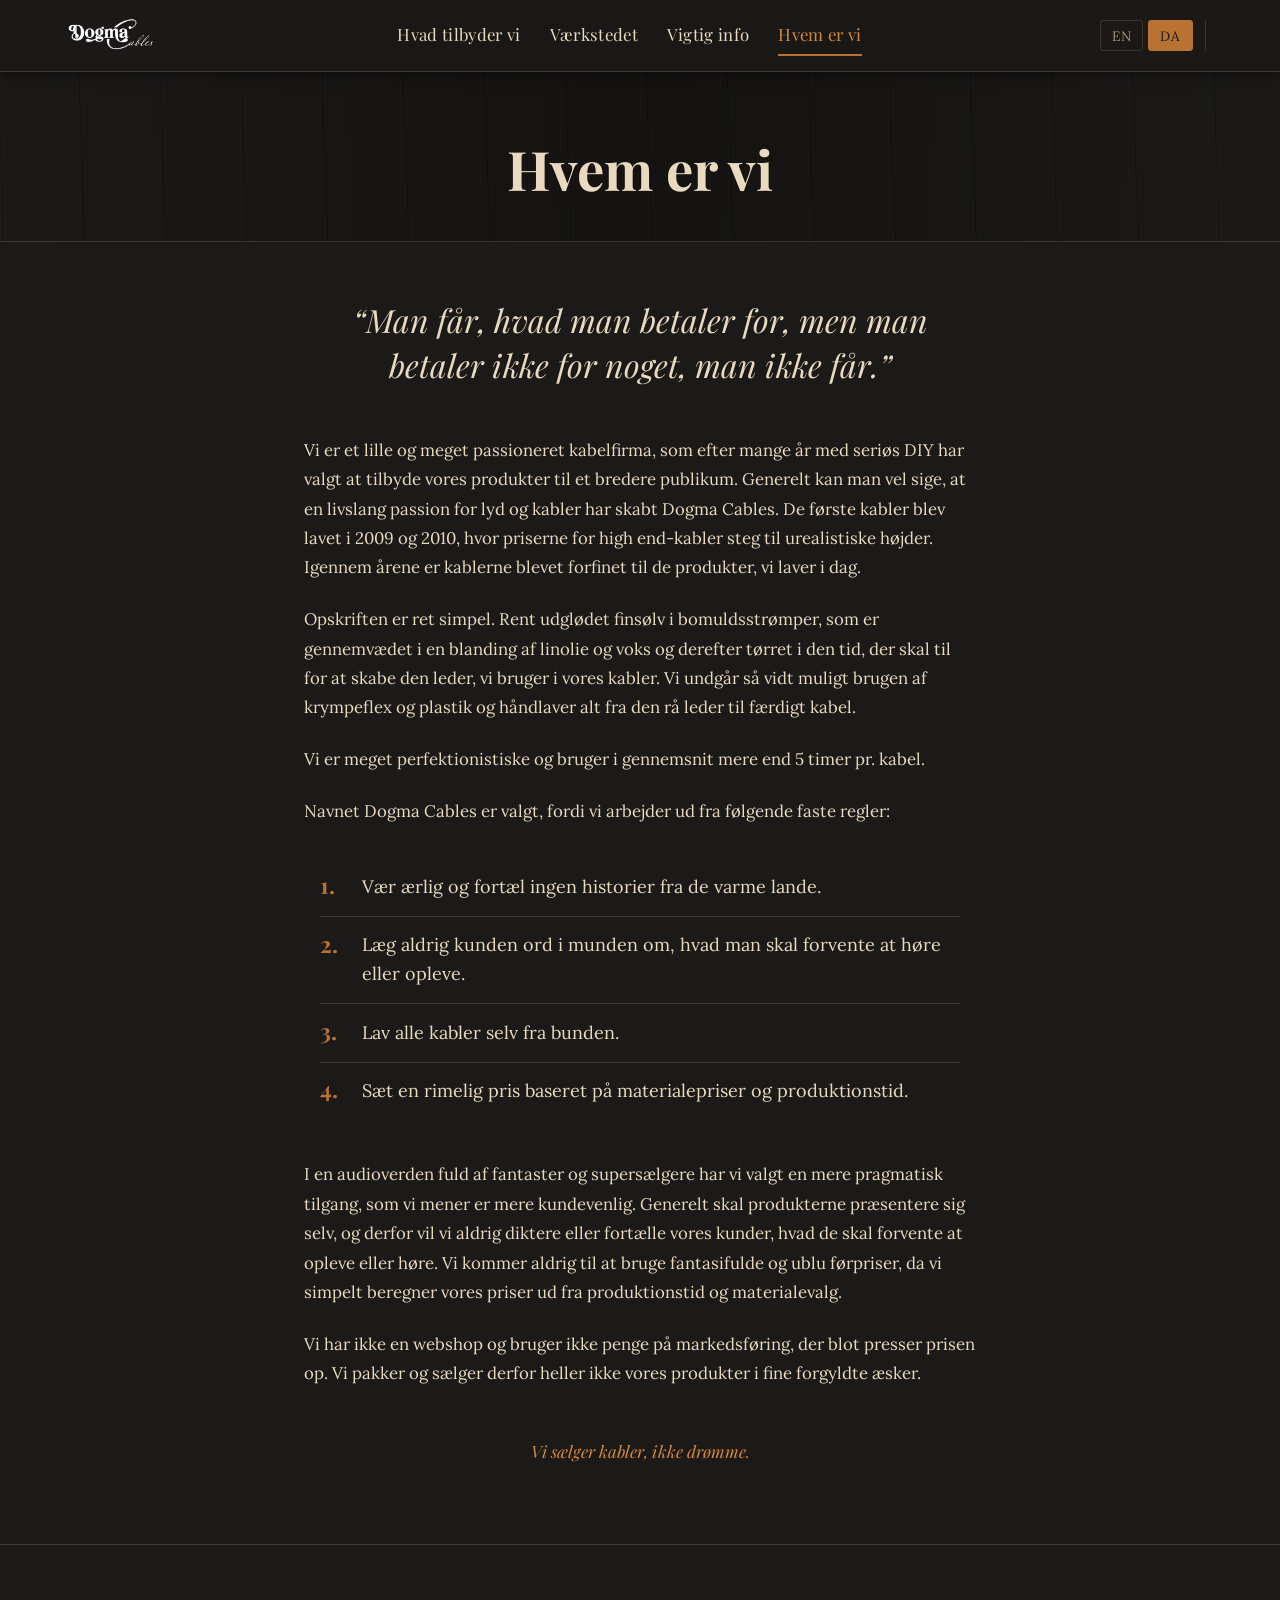
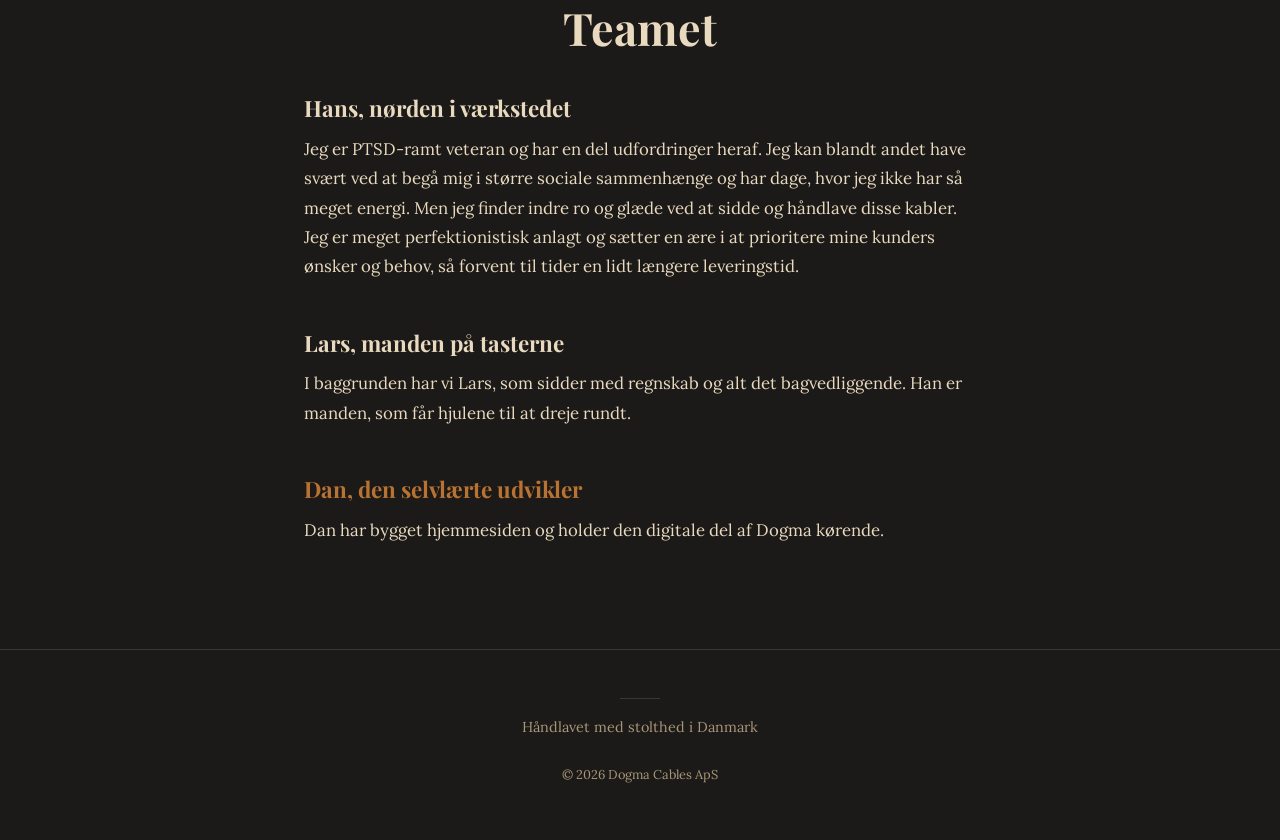
==== commit fd06047e: "Add 'Hvad tilbyder vi' page with numbered build overview and Broberg New produktion.html presents Do" ====
--- a/about.html
+++ b/about.html
@@ -26,6 +26,7 @@
         <img src="img/dogma-logo.png" alt="Dogma Cables">
       </a>
       <nav class="main-nav" aria-label="Main">
+        <a href="produktion.html" data-en="What we offer" data-da="Hvad tilbyder vi">Hvad tilbyder vi</a>
         <a href="services.html" data-en="Workshop" data-da="Værkstedet">Værkstedet</a>
         <a href="info.html" data-en="Important info" data-da="Vigtig info">Vigtig info</a>
         <a href="about.html" class="active" data-en="About us" data-da="Hvem er vi">Hvem er vi</a>
--- a/css/base.css
+++ b/css/base.css
@@ -707,6 +707,58 @@
   font-size: clamp(1.5rem, 3vw, 1.9rem);
 }
 
+/* ===== "Hvad tilbyder vi" / builds page ===== */
+.services-info-lead {
+  max-width: 720px;
+  margin: 0 auto 1.4rem;
+  color: var(--text);
+  font-size: 1.05rem;
+  line-height: 1.75;
+}
+
+.builds-subheading {
+  margin-top: 3rem;
+}
+
+.builds-figure {
+  position: relative;
+  max-width: 980px;
+  margin: 0 auto 1.5rem;
+  border: 1px solid var(--border);
+  background: #0d0c0b;
+  line-height: 0;
+}
+
+.builds-figure img {
+  display: block;
+  width: 100%;
+  height: auto;
+}
+
+.builds-figure-single {
+  max-width: 680px;
+  margin-top: 0.5rem;
+}
+
+.build-num {
+  position: absolute;
+  top: 2.5%;
+  transform: translateX(-50%);
+  display: flex;
+  align-items: center;
+  justify-content: center;
+  width: clamp(1.15rem, 3.4vw, 1.7rem);
+  height: clamp(1.15rem, 3.4vw, 1.7rem);
+  border-radius: 50%;
+  background: rgba(20, 18, 16, 0.82);
+  border: 1px solid var(--accent);
+  color: var(--accent-strong);
+  font-family: 'Lora', serif;
+  font-size: clamp(0.7rem, 1.9vw, 0.95rem);
+  font-weight: 600;
+  line-height: 1;
+}
+
 /* ===== Home-page contact section ===== */
 .home-contact {
   background: var(--bg);
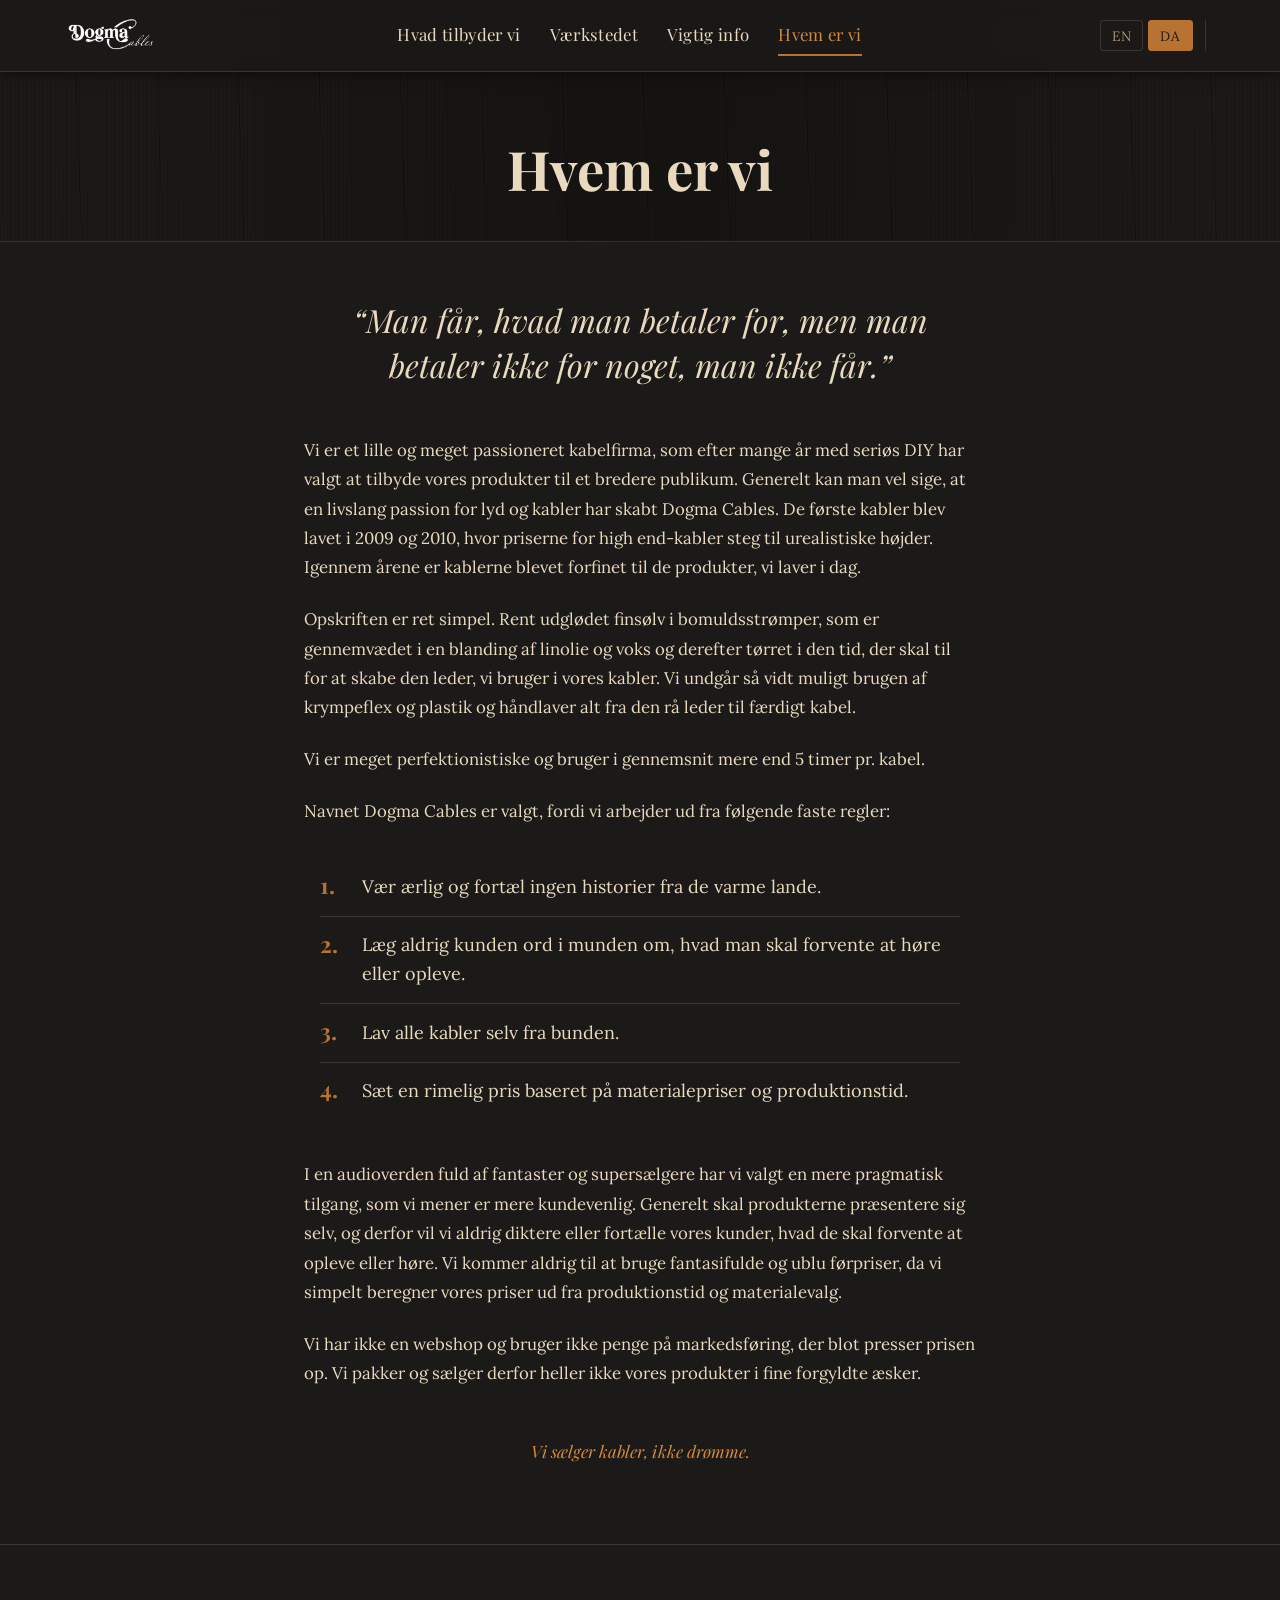
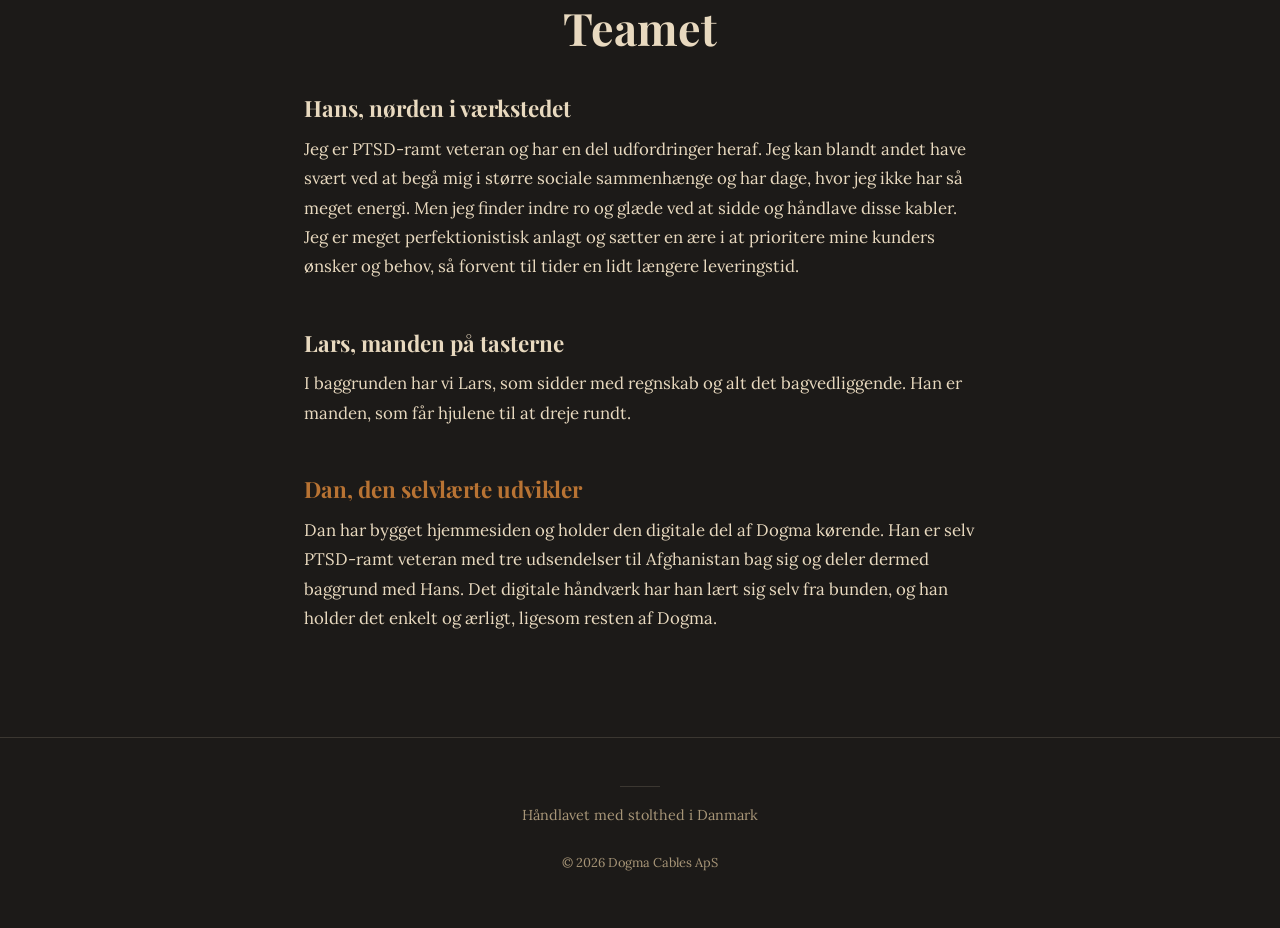
==== commit d8087676: "Expand Dan's team bio with veteran background Add that Dan is a veteran with PTSD and three deployme" ====
--- a/about.html
+++ b/about.html
@@ -111,8 +111,8 @@
                data-en="Dan, the self-taught developer"
                data-da="Dan, den selvlærte udvikler">Dan, den selvlærte udvikler</a>
           </h3>
-          <p data-en="Dan built this website and keeps the digital side of Dogma running."
-             data-da="Dan har bygget hjemmesiden og holder den digitale del af Dogma kørende.">Dan har bygget hjemmesiden og holder den digitale del af Dogma kørende.</p>
+          <p data-en="Dan built this website and keeps the digital side of Dogma running. He is himself a veteran with PTSD and three deployments to Afghanistan behind him, so he shares that background with Hans. The digital craft is self-taught from the ground up, and he keeps it plain and honest, the same way the rest of Dogma works."
+             data-da="Dan har bygget hjemmesiden og holder den digitale del af Dogma kørende. Han er selv PTSD-ramt veteran med tre udsendelser til Afghanistan bag sig og deler dermed baggrund med Hans. Det digitale håndværk har han lært sig selv fra bunden, og han holder det enkelt og ærligt, ligesom resten af Dogma.">Dan har bygget hjemmesiden og holder den digitale del af Dogma kørende. Han er selv PTSD-ramt veteran med tre udsendelser til Afghanistan bag sig og deler dermed baggrund med Hans. Det digitale håndværk har han lært sig selv fra bunden, og han holder det enkelt og ærligt, ligesom resten af Dogma.</p>
         </div>
       </div>
     </section>
